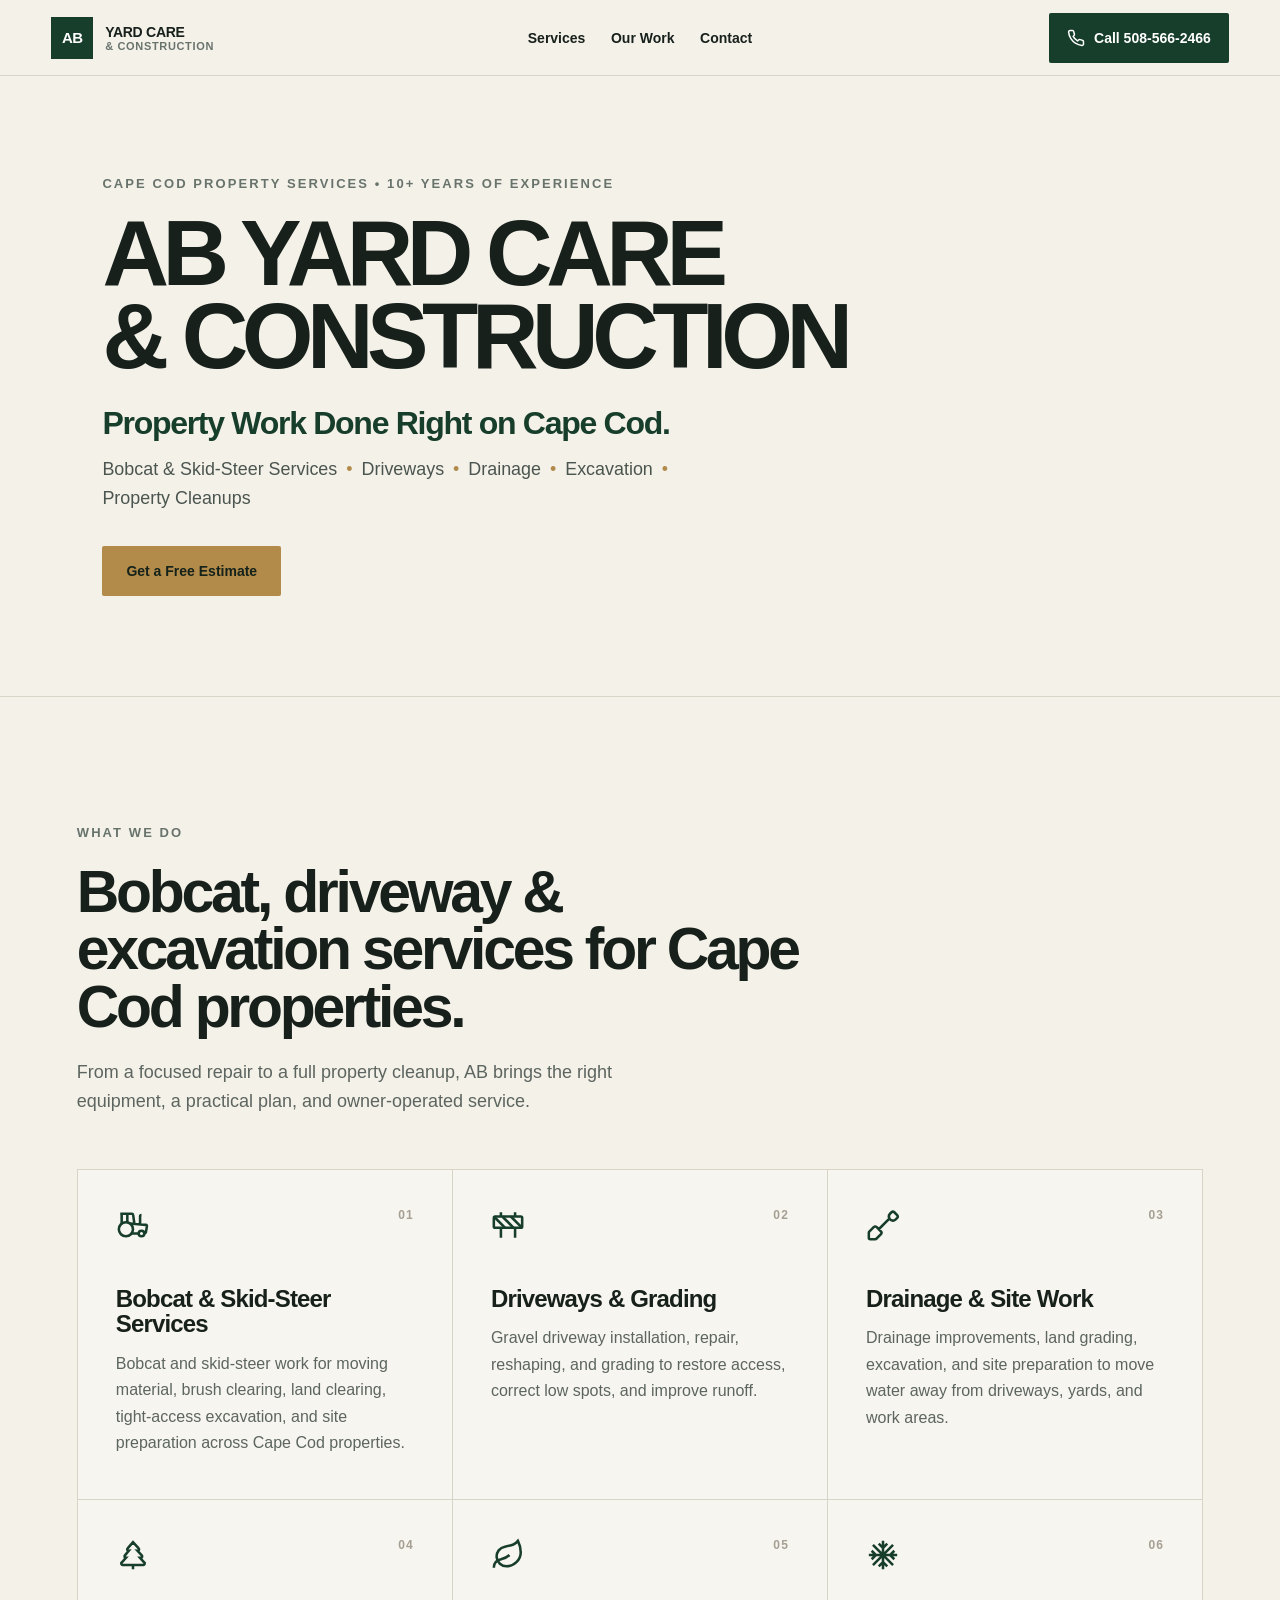
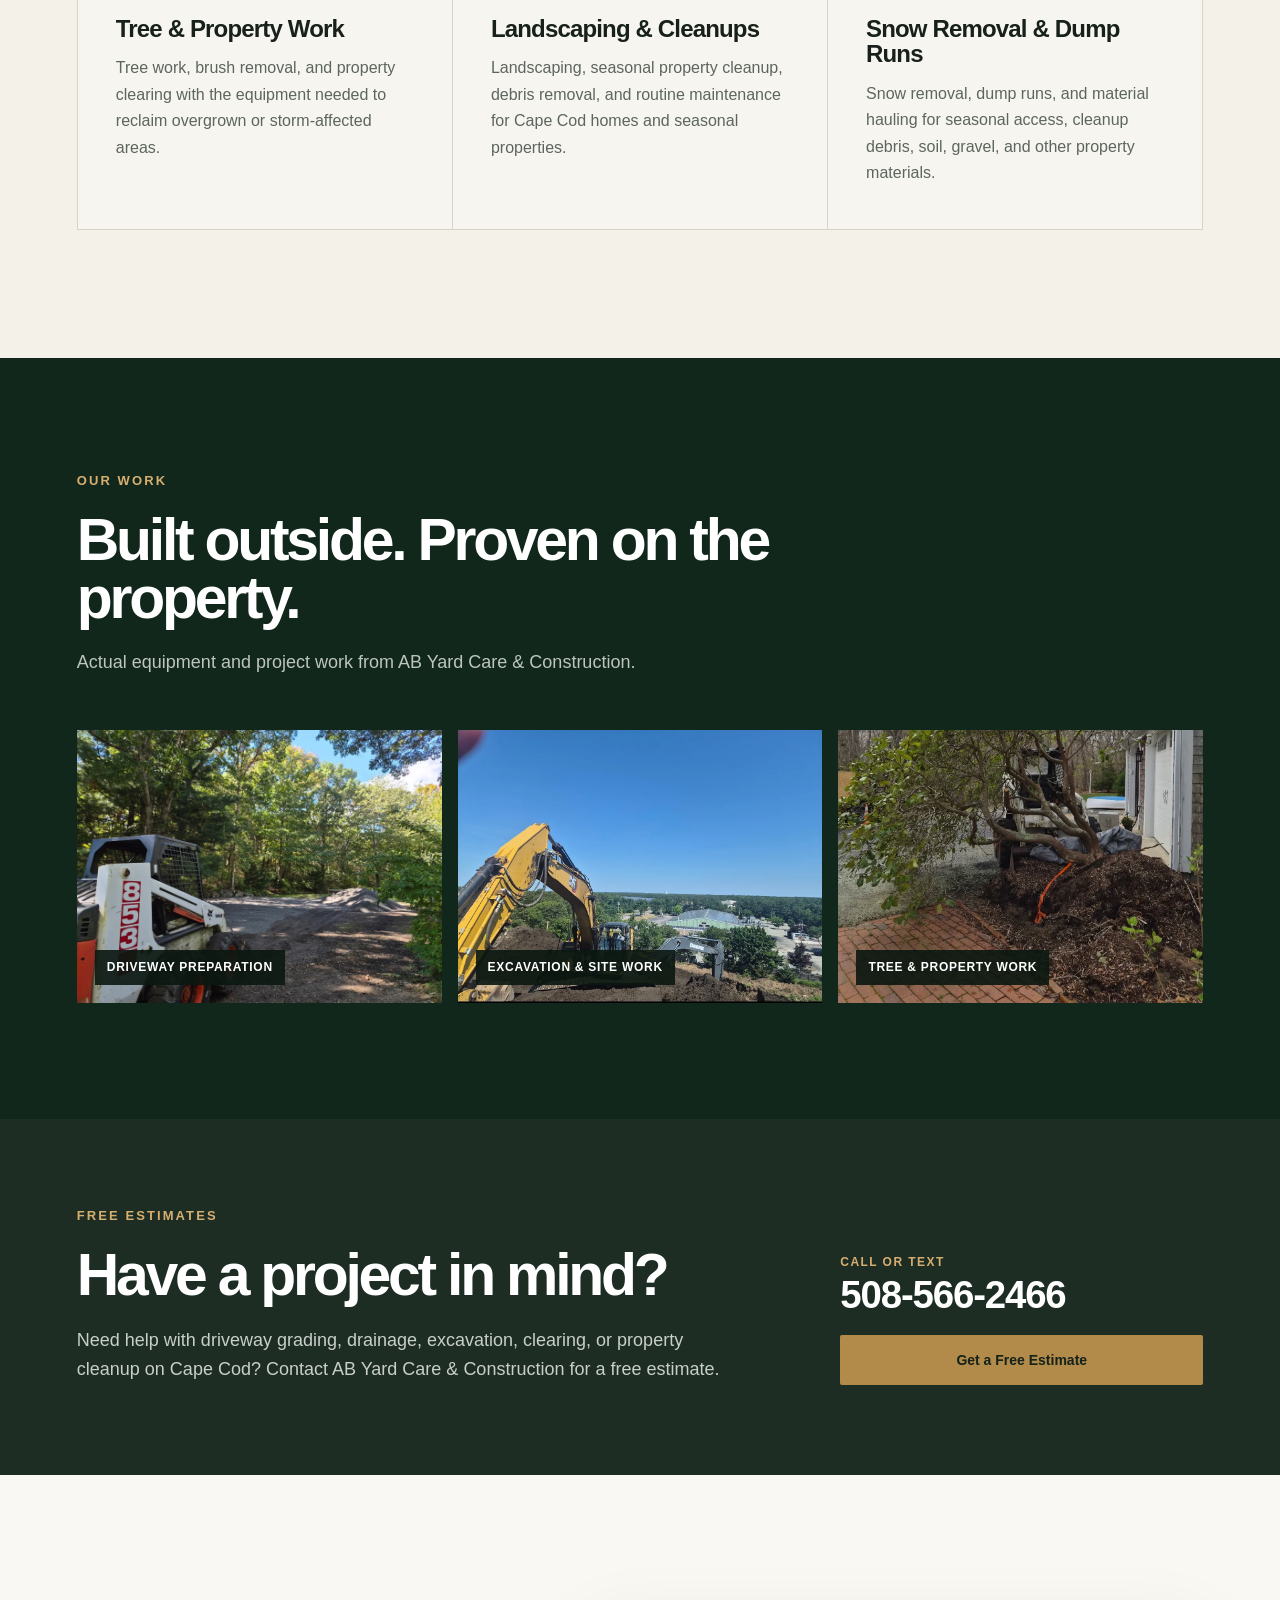
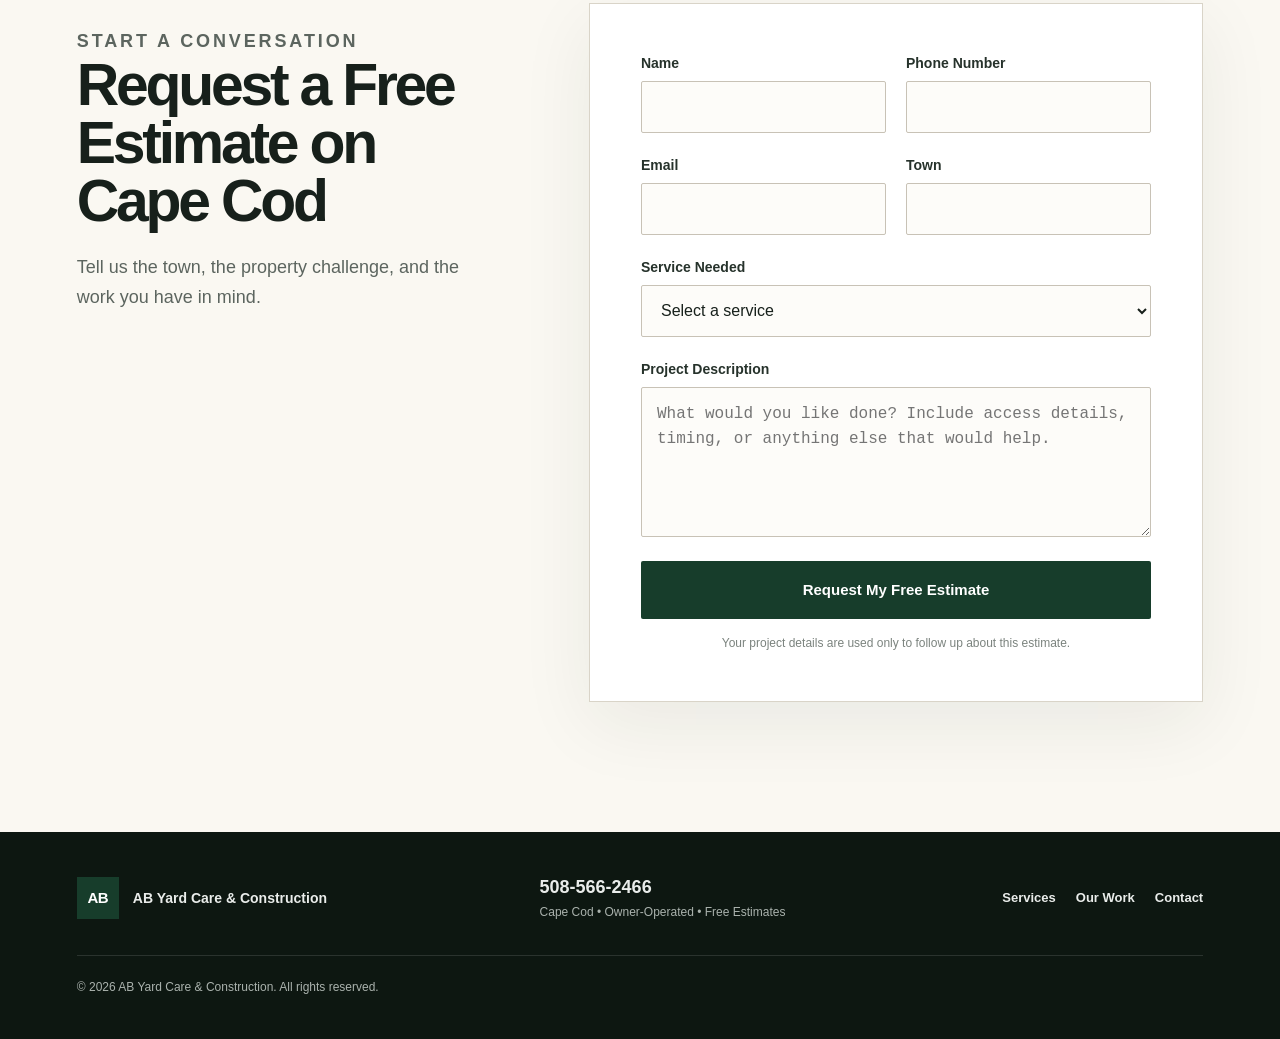
==== ab-yard-care-construction-github-pages-final/index.html @ 197827a4 "Add files via upload" ====
<!doctype html>
<html lang="en">
<head>
  <meta charset="utf-8">
  <meta name="viewport" content="width=device-width, initial-scale=1, viewport-fit=cover">
  <meta name="build" content="2026-10-05-mobile-fix-2">
  <title>AB Yard Care &amp; Construction | Bobcat &amp; Driveway Services Cape Cod</title>
  <meta name="description" content="AB Yard Care & Construction provides Cape Cod Bobcat, driveway, grading, drainage and excavation services. Owner-operated, 10+ years. Free estimates.">
  <meta name="robots" content="index, follow">
  <link rel="canonical" href="https://qforman-dev.github.io/AB-Yardwork/">
  <link rel="icon" href="favicon.png" type="image/png">
  <link rel="stylesheet" href="styles.css?v=20261005-mobile-fix-2">
  <meta property="og:type" content="website">
  <meta property="og:title" content="AB Yard Care & Construction | Bobcat & Driveway Services Cape Cod">
  <meta property="og:description" content="Cape Cod Bobcat, driveway, grading, drainage and excavation services. Owner-operated, 10+ years. Free estimates.">
  <meta property="og:url" content="https://qforman-dev.github.io/AB-Yardwork/">
  <meta property="og:image" content="https://qforman-dev.github.io/AB-Yardwork/assets/cape-cod-bobcat-gravel-driveway.webp">
  <script src="app.js?v=20261005-mobile-fix-2" defer></script>
</head>
<body>
<main>
  <header class="site-header">
    <a class="brand" href="#top" aria-label="AB Yard Care & Construction home"><span class="brand-mark">AB</span><span>Yard Care <b>&amp; Construction</b></span></a>
    <nav aria-label="Primary navigation"><a href="#services">Services</a><a href="#work">Our Work</a><a href="#contact">Contact</a></nav>
    <a class="button header-call" href="tel:+15085662466"><svg class="phone-icon" viewBox="0 0 24 24" fill="none" stroke="currentColor" stroke-width="2" stroke-linecap="round" stroke-linejoin="round" aria-hidden="true"><path d="M22 16.92v3a2 2 0 0 1-2.18 2 19.79 19.79 0 0 1-8.63-3.07 19.5 19.5 0 0 1-6-6A19.79 19.79 0 0 1 2.12 4.18 2 2 0 0 1 4.11 2h3a2 2 0 0 1 2 1.72c.13.96.36 1.9.69 2.8a2 2 0 0 1-.45 2.11L8.09 9.91a16 16 0 0 0 6 6l1.27-1.27a2 2 0 0 1 2.11-.45c.91.33 1.85.56 2.81.69A2 2 0 0 1 22 16.92Z"/></svg><span>Call 508-566-2466</span></a>
  </header>

  <section class="hero" id="top">
    <div class="hero-copy">
      <p class="eyebrow">Cape Cod property services • 10+ years of experience</p>
      <h1>AB Yard Care<br>&amp; Construction</h1>
      <h2>Property Work Done Right on Cape Cod.</h2>
      <p class="hero-services">Bobcat &amp; Skid-Steer Services <span>•</span> Driveways <span>•</span> Drainage <span>•</span> Excavation <span>•</span> Property Cleanups</p>
      <div class="hero-actions"><a class="button button-gold" href="#contact">Get a Free Estimate</a></div>
    </div>
  </section>

  <section class="section services-section" id="services">
    <div class="section-heading">
      <p class="eyebrow">What we do</p>
      <h2>Bobcat, driveway &amp; excavation services for Cape Cod properties.</h2>
      <p>From a focused repair to a full property cleanup, AB brings the right equipment, a practical plan, and owner-operated service.</p>
    </div>
    <div class="service-grid">
      <article class="service-card"><div class="service-number">01</div><svg viewBox="0 0 24 24" fill="none" stroke="currentColor" stroke-width="2" aria-hidden="true"><path d="m10 11 11 .9a1 1 0 0 1 .8 1.1l-.7 4.2a1 1 0 0 1-1 .8H20M16 18h-5M18 5a1 1 0 0 0-1 1v5.6M3 4h8.1a1 1 0 0 1 1 .9l.9 6.3M4 11V4M8 10V4"/><circle cx="18" cy="18" r="2"/><circle cx="7" cy="15" r="5"/></svg><h3>Bobcat &amp; Skid-Steer Services</h3><p>Bobcat and skid-steer work for moving material, brush clearing, land clearing, tight-access excavation, and site preparation across Cape Cod properties.</p></article>
      <article class="service-card"><div class="service-number">02</div><svg viewBox="0 0 24 24" fill="none" stroke="currentColor" stroke-width="2" aria-hidden="true"><rect x="2" y="6" width="20" height="8" rx="1"/><path d="M17 14v7M7 14v7M17 3v3M7 3v3M10 14 2 6M14 6l8 8M8 6l8 8"/></svg><h3>Driveways &amp; Grading</h3><p>Gravel driveway installation, repair, reshaping, and grading to restore access, correct low spots, and improve runoff.</p></article>
      <article class="service-card"><div class="service-number">03</div><svg viewBox="0 0 24 24" fill="none" stroke="currentColor" stroke-width="2" aria-hidden="true"><path d="m20 3 2 2a1.5 1.5 0 0 1 0 2l-1 1a3 3 0 0 1-4 0 3 3 0 0 1 0-4l1-1a1.5 1.5 0 0 1 2 0ZM3 22a1 1 0 0 1-1-1v-3.6a1 1 0 0 1 .3-.7l3.3-3.3a1.2 1.2 0 0 1 1.8 0l3.2 3.2a1.2 1.2 0 0 1 0 1.8l-3.3 3.3a1 1 0 0 1-.7.3ZM9 15l8-8"/></svg><h3>Drainage &amp; Site Work</h3><p>Drainage improvements, land grading, excavation, and site preparation to move water away from driveways, yards, and work areas.</p></article>
      <article class="service-card"><div class="service-number">04</div><svg viewBox="0 0 24 24" fill="none" stroke="currentColor" stroke-width="2" aria-hidden="true"><path d="m17 14 3 3.3a1 1 0 0 1-.7 1.7H4.7a1 1 0 0 1-.7-1.7L7 14a1 1 0 0 1-.7-1.7L9 9a1 1 0 0 1-.8-1.7L12 3l4 4.3a1 1 0 0 1-.8 1.7l3 3.3a1 1 0 0 1-.7 1.7H17ZM12 22v-3"/></svg><h3>Tree &amp; Property Work</h3><p>Tree work, brush removal, and property clearing with the equipment needed to reclaim overgrown or storm-affected areas.</p></article>
      <article class="service-card"><div class="service-number">05</div><svg viewBox="0 0 24 24" fill="none" stroke="currentColor" stroke-width="2" aria-hidden="true"><path d="M11 20A7 7 0 0 1 9.8 6.1C15.5 5 17 4.5 19 2c1 2 2 4.2 2 8 0 5.5-4.8 10-10 10ZM2 21c0-3 1.9-5.4 5.1-6C9.5 14.5 12 13 13 12"/></svg><h3>Landscaping &amp; Cleanups</h3><p>Landscaping, seasonal property cleanup, debris removal, and routine maintenance for Cape Cod homes and seasonal properties.</p></article>
      <article class="service-card"><div class="service-number">06</div><svg viewBox="0 0 24 24" fill="none" stroke="currentColor" stroke-width="2" aria-hidden="true"><path d="M12 2v20M2 12h20M4.9 4.9l14.2 14.2M19.1 4.9 4.9 19.1M9 4l3 3 3-3M9 20l3-3 3 3M4 9l3 3-3 3M20 9l-3 3 3 3"/></svg><h3>Snow Removal &amp; Dump Runs</h3><p>Snow removal, dump runs, and material hauling for seasonal access, cleanup debris, soil, gravel, and other property materials.</p></article>
    </div>
  </section>

  <section class="work-section" id="work">
    <div class="section-heading section-heading-light"><p class="eyebrow">Our work</p><h2>Built outside. Proven on the property.</h2><p>Actual equipment and project work from AB Yard Care &amp; Construction.</p></div>
    <div class="project-grid">
      <figure class="project project-1"><img src="assets/cape-cod-bobcat-gravel-driveway.webp" width="1600" height="1200" alt="AB Yard Care Bobcat grading a gravel driveway on Cape Cod" loading="lazy"><figcaption>Driveway preparation</figcaption></figure>
      <figure class="project project-2"><img src="assets/cape-cod-excavation-site-work.webp" width="1179" height="890" alt="Excavators completing site work and land grading on Cape Cod" loading="lazy"><figcaption>Excavation &amp; site work</figcaption></figure>
      <figure class="project project-3"><img src="assets/cape-cod-tree-property-work.webp" width="1089" height="1450" alt="Tree and root ball removal at a Cape Cod residential property" loading="lazy"><figcaption>Tree &amp; property work</figcaption></figure>
    </div>
  </section>

  <section class="cta-section"><div><p class="eyebrow">Free estimates</p><h2>Have a project in mind?</h2><p>Need help with driveway grading, drainage, excavation, clearing, or property cleanup on Cape Cod? Contact AB Yard Care &amp; Construction for a free estimate.</p></div><div class="cta-actions"><a class="cta-phone" href="tel:+15085662466"><span>Call or Text</span>508-566-2466</a><a class="button button-gold" href="#contact">Get a Free Estimate</a></div></section>

  <section class="contact-section" id="contact">
    <aside class="contact-aside"><p class="eyebrow">Start a conversation</p><h2>Request a Free Estimate on Cape Cod</h2><p>Tell us the town, the property challenge, and the work you have in mind.</p></aside>
    <form id="estimate-form" class="estimate-form" action="https://formspree.io/f/meaeqwyz" method="POST">
      <div class="form-row"><label>Name<input name="name" autocomplete="name" required maxlength="100"></label><label>Phone Number<input name="phone" type="tel" autocomplete="tel" required maxlength="30"></label></div>
      <div class="form-row"><label>Email<input name="email" type="email" autocomplete="email" maxlength="160"></label><label>Town<input name="propertyAddress" autocomplete="address-level2" required maxlength="200"></label></div>
      <label>Service Needed<select class="form-select" name="serviceNeeded" required><option value="" disabled selected>Select a service</option><option>Bobcat &amp; Skid-Steer Services</option><option>Driveways &amp; Grading</option><option>Drainage &amp; Site Work</option><option>Tree &amp; Property Work</option><option>Landscaping &amp; Cleanups</option><option>Snow Removal &amp; Dump Runs</option><option>Other / Not Sure</option></select></label>
      <label>Project Description<textarea name="projectDescription" required maxlength="2000" rows="6" placeholder="What would you like done? Include access details, timing, or anything else that would help."></textarea></label>
      <label class="honeypot" aria-hidden="true">Website<input name="_gotcha" tabindex="-1" autocomplete="off"></label>
      <button class="button submit-button" type="submit">Request My Free Estimate</button>
      <p id="form-message" class="form-message" role="status" hidden></p>
      <p class="privacy-note">Your project details are used only to follow up about this estimate.</p>
    </form>
  </section>

  <footer><div class="footer-brand"><span class="brand-mark">AB</span><span>AB Yard Care &amp; Construction</span></div><div><a href="tel:+15085662466">508-566-2466</a><span>Cape Cod • Owner-Operated • Free Estimates</span></div><nav aria-label="Footer navigation"><a href="#services">Services</a><a href="#work">Our Work</a><a href="#contact">Contact</a></nav><small>© 2026 AB Yard Care &amp; Construction. All rights reserved.</small></footer>
</main>
<script type="application/ld+json">{"@context":"https://schema.org","@type":["LocalBusiness","HomeAndConstructionBusiness"],"name":"AB Yard Care & Construction","telephone":"+1-508-566-2466","url":"https://qforman-dev.github.io/AB-Yardwork/","areaServed":{"@type":"Place","name":"Cape Cod, Massachusetts"},"description":"Owner-operated Cape Cod property services company with more than 10 years of experience in Bobcat and skid-steer services, driveway grading, drainage, excavation, site work, clearing, landscaping, property cleanup, hauling, and snow removal."}</script>
</body>
</html>
---- ab-yard-care-construction-github-pages-final/styles.css ----
:root {
  --background: #f4f1e9;
  --foreground: #17201b;
  --card: #faf8f2;
  --card-foreground: #17201b;
  --popover: #ffffff;
  --popover-foreground: #17201b;
  --primary: #173d2b;
  --primary-foreground: #ffffff;
  --secondary: #e7e2d6;
  --secondary-foreground: #17201b;
  --muted: #e7e2d6;
  --muted-foreground: #68736c;
  --accent: #b28a4a;
  --accent-foreground: #142219;
  --destructive: #a2372d;
  --border: #d9d4c8;
  --input: #bdb7aa;
  --ring: #51705f;
  --radius: .25rem;
  --content-gutter: max(6vw, calc((100vw - 1440px) / 2));
  --header-gutter: max(4vw, calc((100vw - 1440px) / 2));
  --mobile-gutter: 22px;
}

* { box-sizing: border-box; }
html { width: 100%; min-width: 0; max-width: 100%; overflow-x: hidden; overflow-x: clip; scroll-behavior: smooth; scroll-padding-top: 76px; }
body { width: 100%; min-width: 0; max-width: 100%; margin: 0; overflow-x: hidden; overflow-x: clip; background: var(--background); color: var(--foreground); font-family: Arial, Helvetica, sans-serif; }
main, section, footer { width: 100%; min-width: 0; max-width: 100%; }
body, button, input, textarea, select { font-size: 16px; }
img { display: block; max-width: 100%; }
a { color: inherit; text-decoration: none; }
button, a, input, textarea, [role="radio"], [role="combobox"] { -webkit-tap-highlight-color: transparent; }
:focus-visible { outline: 3px solid rgba(178, 138, 74, .75); outline-offset: 3px; }

.site-header {
  position: sticky; top: 0; z-index: 1000; width: 100%; max-width: 100%; min-height: 76px; padding: 0 var(--header-gutter);
  display: grid; grid-template-columns: minmax(180px, 1fr) auto minmax(180px, 1fr); align-items: center; gap: clamp(14px, 2vw, 28px);
  background: var(--background); border-bottom: 1px solid var(--border);
}
.brand { display: inline-flex; align-items: center; gap: 12px; font-size: 14px; font-weight: 900; letter-spacing: -.02em; text-transform: uppercase; }
.brand b { display: block; font-size: 11px; letter-spacing: .06em; color: #68736c; }
.brand-mark { flex: 0 0 auto; width: 42px; height: 42px; display: grid; place-items: center; background: var(--primary); color: white; font-size: 15px; font-weight: 900; letter-spacing: -.04em; }
.site-header nav { display: flex; gap: clamp(14px, 2vw, 28px); font-size: 14px; font-weight: 800; white-space: nowrap; }
.site-header nav a:hover, .site-header nav a:focus-visible { color: var(--primary); }
.button { min-height: 50px; display: inline-flex; align-items: center; justify-content: center; gap: 9px; padding: 0 24px; background: var(--primary); color: white; font-size: 14px; font-weight: 900; border: 0; border-radius: 2px; cursor: pointer; transition: transform .18s ease, background .18s ease; }
.button:hover { transform: translateY(-1px); background: #0d2e1e; }
.button:disabled { cursor: not-allowed; opacity: .6; transform: none; }
.header-call { justify-self: end; padding-inline: 18px; white-space: nowrap; }
.phone-icon { flex: 0 0 auto; width: 18px; height: 18px; color: white; }
.button-gold { background: var(--accent); color: #142219; }
.button-gold:hover { background: #c39a58; }

.hero { display: grid; grid-template-columns: minmax(0, 1fr); border-bottom: 1px solid var(--border); }
.hero-copy { min-width: 0; min-height: 620px; display: flex; flex-direction: column; justify-content: center; align-items: flex-start; width: min(1280px, 100%); max-width: 100%; margin: 0 auto; padding: clamp(72px, 7vw, 104px) clamp(28px, 8vw, 128px); }
.eyebrow { margin: 0 0 22px; color: #68736c; font-size: 13px; font-weight: 900; letter-spacing: .16em; line-height: 1.2; text-transform: uppercase; }
h1 { margin: 0; max-width: 1060px; font-family: "Arial Narrow", Arial, Helvetica, sans-serif; font-size: clamp(62px, 7.2vw, 104px); font-stretch: condensed; line-height: .9; letter-spacing: -.07em; text-transform: uppercase; }
.hero h2 { margin: 28px 0 14px; color: var(--primary); font-size: clamp(25px, 2.5vw, 40px); line-height: 1.05; letter-spacing: -.04em; }
.hero-services { max-width: 620px; margin: 0; color: #4b554f; font-size: clamp(16px, 1.4vw, 20px); line-height: 1.6; }
.hero-services span { color: var(--accent); padding: 0 4px; }
.hero-actions { display: flex; align-items: center; gap: 24px; margin-top: 34px; }
.section { padding: clamp(84px, 10vw, 150px) var(--content-gutter); }
.section-heading { max-width: 760px; margin-bottom: 52px; }
.section-heading h2, .cta-section h2, .contact-aside h2 { margin: 0; font-size: clamp(38px, 4.6vw, 68px); line-height: .98; letter-spacing: -.055em; }
.section-heading > p:last-child { max-width: 620px; margin: 22px 0 0; color: #5c655f; font-size: 18px; line-height: 1.65; }
.service-grid { display: grid; grid-template-columns: repeat(3, 1fr); border-top: 1px solid var(--border); border-left: 1px solid var(--border); }
.service-card { position: relative; min-height: 330px; padding: 38px; border-right: 1px solid var(--border); border-bottom: 1px solid var(--border); background: rgba(255,255,255,.26); }
.service-card > svg { width: 34px; height: 34px; color: var(--primary); stroke-width: 1.8; }
.service-card h3 { max-width: 300px; margin: 40px 0 14px; font-size: 24px; line-height: 1.06; letter-spacing: -.035em; }
.service-card p { max-width: 390px; margin: 0; color: #5c655f; line-height: 1.65; }
.service-number { position: absolute; top: 38px; right: 38px; color: #a6a094; font-size: 12px; font-weight: 900; letter-spacing: .1em; }

.work-section { padding: clamp(84px, 9vw, 140px) var(--content-gutter); background: #12271c; color: white; }
.section-heading-light .eyebrow { color: #d6af70; }
.section-heading-light > p:last-child { color: #bdc5c0; }
.project-grid { display: grid; grid-template-columns: repeat(3, minmax(0, 1fr)); gap: 16px; }
.project { position: relative; min-width: 0; aspect-ratio: 4 / 3; margin: 0; overflow: hidden; background: #27382f; }
.project img { width: 100%; height: 100%; aspect-ratio: 4 / 3; object-fit: cover; object-position: center bottom; transition: transform .5s ease; }
.project:hover img { transform: scale(1.015); }
.project figcaption { position: absolute; right: 18px; bottom: 18px; left: 18px; width: fit-content; max-width: calc(100% - 36px); padding: 10px 12px; overflow-wrap: break-word; background: rgba(12, 24, 17, .9); color: white; font-size: 12px; font-weight: 900; line-height: 1.25; letter-spacing: .06em; text-transform: uppercase; }

.cta-section { padding: clamp(64px, 7vw, 100px) var(--content-gutter); display: grid; grid-template-columns: 1.3fr .7fr; align-items: end; gap: 7vw; background: #1d2d24; color: white; }
.cta-section .eyebrow { color: #d6af70; }
.cta-section p:last-child { max-width: 720px; margin: 22px 0 0; color: #c8cfca; font-size: 18px; line-height: 1.65; }
.cta-actions { display: flex; flex-direction: column; align-items: stretch; gap: 18px; }
.cta-phone { display: flex; flex-direction: column; color: white; font-size: clamp(25px, 3vw, 40px); font-weight: 900; letter-spacing: -.03em; }
.cta-phone span { margin-bottom: 4px; color: #d6af70; font-size: 12px; letter-spacing: .12em; text-transform: uppercase; }

.contact-section { display: grid; grid-template-columns: minmax(320px, .8fr) minmax(560px, 1.2fr); gap: clamp(50px, 8vw, 130px); padding: clamp(84px, 10vw, 150px) var(--content-gutter) 130px; background: #faf8f2; }
.contact-aside { align-self: start; position: sticky; top: 120px; }
.contact-aside > p { margin: 24px 0 0; color: #5c655f; font-size: 18px; line-height: 1.65; }
.estimate-form { display: grid; gap: 24px; padding: clamp(28px, 4vw, 54px); background: white; border: 1px solid var(--border); box-shadow: 0 22px 70px rgba(24, 44, 32, .07); }
.form-row { display: grid; grid-template-columns: 1fr 1fr; gap: 20px; }
.estimate-form label, .estimate-form legend { display: grid; gap: 10px; color: #26322b; font-size: 14px; font-weight: 900; }
.estimate-form input:not([type="file"]), .estimate-form textarea, .form-select { width: 100%; height: 52px; border: 1px solid #c8c2b6; border-radius: 2px; background: #fdfcf9; padding: 0 15px; color: #17201b; box-shadow: none; }
.estimate-form textarea { min-height: 150px; padding-top: 14px; line-height: 1.55; resize: vertical; }
.estimate-form input:focus-visible, .estimate-form textarea:focus-visible, .form-select:focus-visible { border-color: #51705f; box-shadow: 0 0 0 3px rgba(81, 112, 95, .14); outline: none; }
.submit-button { min-height: 58px; width: 100%; font-size: 15px; }
.form-message { display: flex; align-items: center; gap: 10px; margin: 0; padding: 16px; font-weight: 800; line-height: 1.5; }
.form-message[hidden] { display: none; }
.form-message.success { background: #e5eee7; color: #173d2b; }
.form-message.error { background: #f7e7e4; color: #812e27; }
.privacy-note { margin: -7px 0 0; color: #7b837e; font-size: 12px; text-align: center; }
.honeypot { position: absolute !important; left: -9999px; }
.spin { animation: spin 1s linear infinite; }
@keyframes spin { to { transform: rotate(360deg); } }

footer { display: grid; grid-template-columns: 1fr 1fr auto; align-items: center; gap: 36px; padding: 45px var(--content-gutter); background: #0d1711; color: #e9ecea; }
.footer-brand { display: flex; align-items: center; gap: 14px; font-size: 14px; font-weight: 900; }
footer > div:nth-child(2) { display: flex; flex-direction: column; gap: 7px; }
footer > div:nth-child(2) a { font-size: 18px; font-weight: 900; }
footer > div:nth-child(2) span, footer small { color: #aab2ad; font-size: 12px; }
footer nav { display: flex; gap: 20px; font-size: 13px; font-weight: 800; }
footer small { grid-column: 1 / -1; padding-top: 24px; border-top: 1px solid rgba(255,255,255,.12); }

@media (max-width: 1100px) {
  .service-grid { grid-template-columns: repeat(2, 1fr); }
  .contact-section { grid-template-columns: 1fr 1.3fr; gap: 50px; }
  footer { grid-template-columns: 1fr 1fr; }
  footer nav { justify-self: end; }
}

@media (max-width: 780px) {
  html { scroll-padding-top: 68px; }
  .site-header { min-height: 68px; grid-template-columns: 1fr auto; }
  .site-header nav { display: none; }
  .hero-copy { width: 100%; max-width: 100%; min-height: 0; margin: 0; padding: 64px var(--mobile-gutter) 58px; }
  .hero-copy > * { max-width: 100%; }
  h1 { width: 100%; max-width: 100%; overflow-wrap: break-word; white-space: normal; font-size: clamp(2rem, 9vw, 3.25rem); line-height: 1.05; letter-spacing: -.055em; }
  .hero .eyebrow, .hero h2, .hero-services, .hero-actions, .hero-actions .button { width: 100%; max-width: 100%; }
  .hero .eyebrow { letter-spacing: .1em; line-height: 1.35; }
  .hero-services { overflow-wrap: break-word; }
  .project-grid { grid-template-columns: repeat(2, minmax(0, 1fr)); }
  .cta-section { grid-template-columns: 1fr; align-items: start; }
  .cta-actions { max-width: 520px; }
  .contact-section { grid-template-columns: 1fr; }
  .contact-aside { position: static; }
}

@media (max-width: 580px) {
  .site-header { padding: 0 var(--mobile-gutter); }
  .brand > span:last-child { display: none; }
  .header-call { min-height: 44px; padding: 0 13px; font-size: 13px; }
  .hero-actions { width: 100%; }
  .hero-actions .button { width: 100%; }
  .section { width: 100%; max-width: 100%; padding-left: var(--mobile-gutter); padding-right: var(--mobile-gutter); }
  .section-heading { margin-bottom: 34px; }
  .service-grid { grid-template-columns: 1fr; }
  .service-card { min-height: 0; padding: 30px; }
  .service-card h3 { margin-top: 32px; }
  .work-section { width: 100%; max-width: 100%; padding-left: var(--mobile-gutter); padding-right: var(--mobile-gutter); }
  .project-grid { grid-template-columns: minmax(0, 1fr); }
  .cta-section { width: 100%; max-width: 100%; padding: 70px var(--mobile-gutter); }
  .cta-section > *, .cta-actions, .cta-actions .button, .cta-phone { width: 100%; max-width: 100%; }
  .cta-phone { min-height: 44px; justify-content: center; overflow-wrap: break-word; }
  .contact-section { width: 100%; max-width: 100%; padding: 80px var(--mobile-gutter) 100px; }
  .form-row { grid-template-columns: 1fr; }
  .estimate-form { padding: 26px 18px; }
  footer { width: 100%; max-width: 100%; grid-template-columns: 1fr; padding: 42px var(--mobile-gutter); }
  footer nav { justify-self: start; flex-wrap: wrap; }
}

@media (prefers-reduced-motion: reduce) {
  html { scroll-behavior: auto; }
  *, *::before, *::after { animation-duration: .01ms !important; animation-iteration-count: 1 !important; transition-duration: .01ms !important; }
}
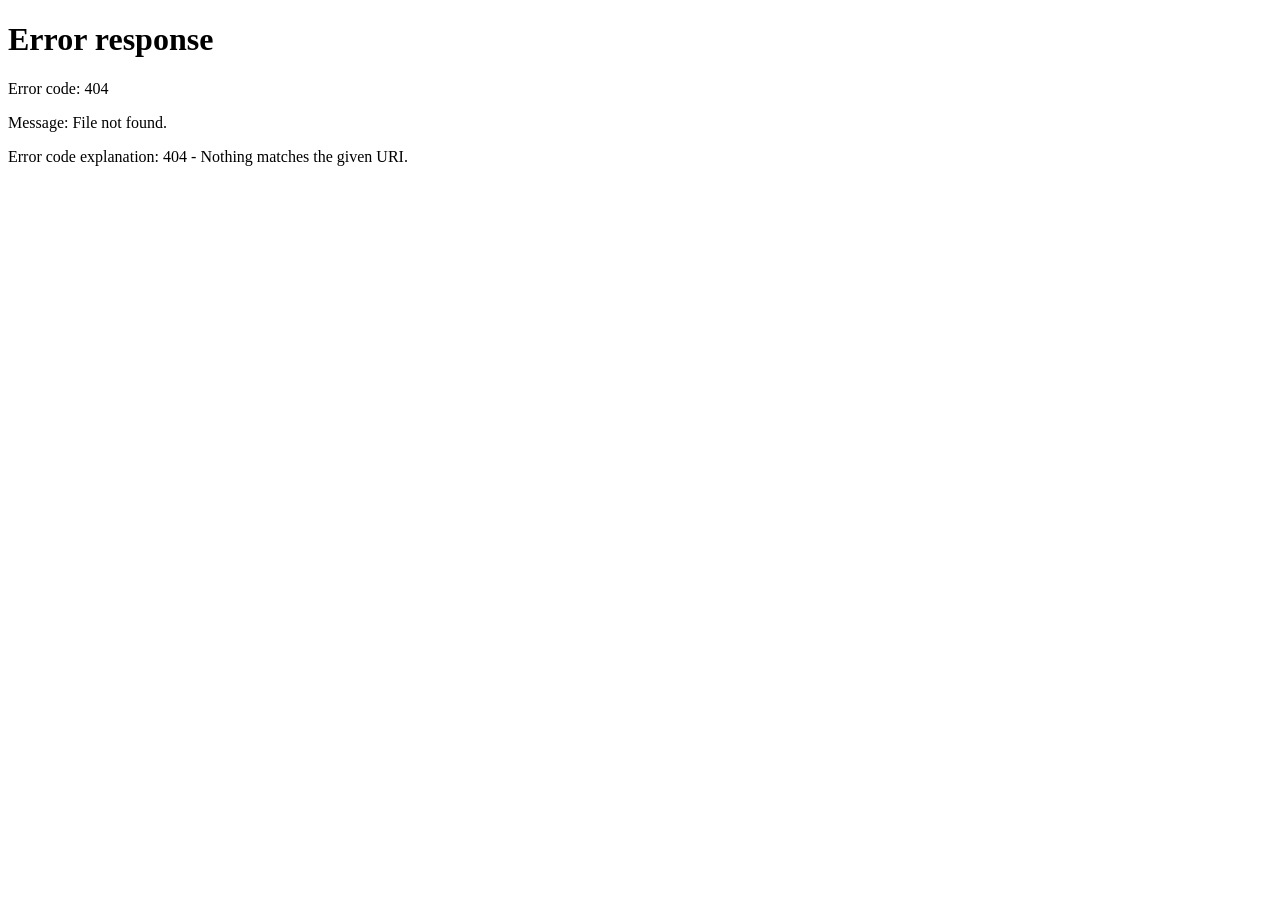
==== commit 50e35332: "Add files via upload" ====
--- a/ab-yard-care-construction-github-pages-final/index.html
+++ b/ab-yard-care-construction-github-pages-final/index.html
@@ -2,82 +2,14 @@
 <html lang="en">
 <head>
   <meta charset="utf-8">
-  <meta name="viewport" content="width=device-width, initial-scale=1, viewport-fit=cover">
-  <meta name="build" content="2026-10-05-mobile-fix-2">
-  <title>AB Yard Care &amp; Construction | Bobcat &amp; Driveway Services Cape Cod</title>
-  <meta name="description" content="AB Yard Care & Construction provides Cape Cod Bobcat, driveway, grading, drainage and excavation services. Owner-operated, 10+ years. Free estimates.">
-  <meta name="robots" content="index, follow">
-  <link rel="canonical" href="https://qforman-dev.github.io/AB-Yardwork/">
-  <link rel="icon" href="favicon.png" type="image/png">
-  <link rel="stylesheet" href="styles.css?v=20261005-mobile-fix-2">
-  <meta property="og:type" content="website">
-  <meta property="og:title" content="AB Yard Care & Construction | Bobcat & Driveway Services Cape Cod">
-  <meta property="og:description" content="Cape Cod Bobcat, driveway, grading, drainage and excavation services. Owner-operated, 10+ years. Free estimates.">
-  <meta property="og:url" content="https://qforman-dev.github.io/AB-Yardwork/">
-  <meta property="og:image" content="https://qforman-dev.github.io/AB-Yardwork/assets/cape-cod-bobcat-gravel-driveway.webp">
-  <script src="app.js?v=20261005-mobile-fix-2" defer></script>
+  <meta name="viewport" content="width=device-width, initial-scale=1">
+  <meta name="robots" content="noindex">
+  <meta http-equiv="refresh" content="0; url=/AB-Yardwork-Construction/">
+  <link rel="canonical" href="https://qforman-dev.github.io/AB-Yardwork-Construction/">
+  <title>AB Yardcare &amp; Excavation</title>
+  <script>window.location.replace('/AB-Yardwork-Construction/');</script>
 </head>
 <body>
-<main>
-  <header class="site-header">
-    <a class="brand" href="#top" aria-label="AB Yard Care & Construction home"><span class="brand-mark">AB</span><span>Yard Care <b>&amp; Construction</b></span></a>
-    <nav aria-label="Primary navigation"><a href="#services">Services</a><a href="#work">Our Work</a><a href="#contact">Contact</a></nav>
-    <a class="button header-call" href="tel:+15085662466"><svg class="phone-icon" viewBox="0 0 24 24" fill="none" stroke="currentColor" stroke-width="2" stroke-linecap="round" stroke-linejoin="round" aria-hidden="true"><path d="M22 16.92v3a2 2 0 0 1-2.18 2 19.79 19.79 0 0 1-8.63-3.07 19.5 19.5 0 0 1-6-6A19.79 19.79 0 0 1 2.12 4.18 2 2 0 0 1 4.11 2h3a2 2 0 0 1 2 1.72c.13.96.36 1.9.69 2.8a2 2 0 0 1-.45 2.11L8.09 9.91a16 16 0 0 0 6 6l1.27-1.27a2 2 0 0 1 2.11-.45c.91.33 1.85.56 2.81.69A2 2 0 0 1 22 16.92Z"/></svg><span>Call 508-566-2466</span></a>
-  </header>
-
-  <section class="hero" id="top">
-    <div class="hero-copy">
-      <p class="eyebrow">Cape Cod property services • 10+ years of experience</p>
-      <h1>AB Yard Care<br>&amp; Construction</h1>
-      <h2>Property Work Done Right on Cape Cod.</h2>
-      <p class="hero-services">Bobcat &amp; Skid-Steer Services <span>•</span> Driveways <span>•</span> Drainage <span>•</span> Excavation <span>•</span> Property Cleanups</p>
-      <div class="hero-actions"><a class="button button-gold" href="#contact">Get a Free Estimate</a></div>
-    </div>
-  </section>
-
-  <section class="section services-section" id="services">
-    <div class="section-heading">
-      <p class="eyebrow">What we do</p>
-      <h2>Bobcat, driveway &amp; excavation services for Cape Cod properties.</h2>
-      <p>From a focused repair to a full property cleanup, AB brings the right equipment, a practical plan, and owner-operated service.</p>
-    </div>
-    <div class="service-grid">
-      <article class="service-card"><div class="service-number">01</div><svg viewBox="0 0 24 24" fill="none" stroke="currentColor" stroke-width="2" aria-hidden="true"><path d="m10 11 11 .9a1 1 0 0 1 .8 1.1l-.7 4.2a1 1 0 0 1-1 .8H20M16 18h-5M18 5a1 1 0 0 0-1 1v5.6M3 4h8.1a1 1 0 0 1 1 .9l.9 6.3M4 11V4M8 10V4"/><circle cx="18" cy="18" r="2"/><circle cx="7" cy="15" r="5"/></svg><h3>Bobcat &amp; Skid-Steer Services</h3><p>Bobcat and skid-steer work for moving material, brush clearing, land clearing, tight-access excavation, and site preparation across Cape Cod properties.</p></article>
-      <article class="service-card"><div class="service-number">02</div><svg viewBox="0 0 24 24" fill="none" stroke="currentColor" stroke-width="2" aria-hidden="true"><rect x="2" y="6" width="20" height="8" rx="1"/><path d="M17 14v7M7 14v7M17 3v3M7 3v3M10 14 2 6M14 6l8 8M8 6l8 8"/></svg><h3>Driveways &amp; Grading</h3><p>Gravel driveway installation, repair, reshaping, and grading to restore access, correct low spots, and improve runoff.</p></article>
-      <article class="service-card"><div class="service-number">03</div><svg viewBox="0 0 24 24" fill="none" stroke="currentColor" stroke-width="2" aria-hidden="true"><path d="m20 3 2 2a1.5 1.5 0 0 1 0 2l-1 1a3 3 0 0 1-4 0 3 3 0 0 1 0-4l1-1a1.5 1.5 0 0 1 2 0ZM3 22a1 1 0 0 1-1-1v-3.6a1 1 0 0 1 .3-.7l3.3-3.3a1.2 1.2 0 0 1 1.8 0l3.2 3.2a1.2 1.2 0 0 1 0 1.8l-3.3 3.3a1 1 0 0 1-.7.3ZM9 15l8-8"/></svg><h3>Drainage &amp; Site Work</h3><p>Drainage improvements, land grading, excavation, and site preparation to move water away from driveways, yards, and work areas.</p></article>
-      <article class="service-card"><div class="service-number">04</div><svg viewBox="0 0 24 24" fill="none" stroke="currentColor" stroke-width="2" aria-hidden="true"><path d="m17 14 3 3.3a1 1 0 0 1-.7 1.7H4.7a1 1 0 0 1-.7-1.7L7 14a1 1 0 0 1-.7-1.7L9 9a1 1 0 0 1-.8-1.7L12 3l4 4.3a1 1 0 0 1-.8 1.7l3 3.3a1 1 0 0 1-.7 1.7H17ZM12 22v-3"/></svg><h3>Tree &amp; Property Work</h3><p>Tree work, brush removal, and property clearing with the equipment needed to reclaim overgrown or storm-affected areas.</p></article>
-      <article class="service-card"><div class="service-number">05</div><svg viewBox="0 0 24 24" fill="none" stroke="currentColor" stroke-width="2" aria-hidden="true"><path d="M11 20A7 7 0 0 1 9.8 6.1C15.5 5 17 4.5 19 2c1 2 2 4.2 2 8 0 5.5-4.8 10-10 10ZM2 21c0-3 1.9-5.4 5.1-6C9.5 14.5 12 13 13 12"/></svg><h3>Landscaping &amp; Cleanups</h3><p>Landscaping, seasonal property cleanup, debris removal, and routine maintenance for Cape Cod homes and seasonal properties.</p></article>
-      <article class="service-card"><div class="service-number">06</div><svg viewBox="0 0 24 24" fill="none" stroke="currentColor" stroke-width="2" aria-hidden="true"><path d="M12 2v20M2 12h20M4.9 4.9l14.2 14.2M19.1 4.9 4.9 19.1M9 4l3 3 3-3M9 20l3-3 3 3M4 9l3 3-3 3M20 9l-3 3 3 3"/></svg><h3>Snow Removal &amp; Dump Runs</h3><p>Snow removal, dump runs, and material hauling for seasonal access, cleanup debris, soil, gravel, and other property materials.</p></article>
-    </div>
-  </section>
-
-  <section class="work-section" id="work">
-    <div class="section-heading section-heading-light"><p class="eyebrow">Our work</p><h2>Built outside. Proven on the property.</h2><p>Actual equipment and project work from AB Yard Care &amp; Construction.</p></div>
-    <div class="project-grid">
-      <figure class="project project-1"><img src="assets/cape-cod-bobcat-gravel-driveway.webp" width="1600" height="1200" alt="AB Yard Care Bobcat grading a gravel driveway on Cape Cod" loading="lazy"><figcaption>Driveway preparation</figcaption></figure>
-      <figure class="project project-2"><img src="assets/cape-cod-excavation-site-work.webp" width="1179" height="890" alt="Excavators completing site work and land grading on Cape Cod" loading="lazy"><figcaption>Excavation &amp; site work</figcaption></figure>
-      <figure class="project project-3"><img src="assets/cape-cod-tree-property-work.webp" width="1089" height="1450" alt="Tree and root ball removal at a Cape Cod residential property" loading="lazy"><figcaption>Tree &amp; property work</figcaption></figure>
-    </div>
-  </section>
-
-  <section class="cta-section"><div><p class="eyebrow">Free estimates</p><h2>Have a project in mind?</h2><p>Need help with driveway grading, drainage, excavation, clearing, or property cleanup on Cape Cod? Contact AB Yard Care &amp; Construction for a free estimate.</p></div><div class="cta-actions"><a class="cta-phone" href="tel:+15085662466"><span>Call or Text</span>508-566-2466</a><a class="button button-gold" href="#contact">Get a Free Estimate</a></div></section>
-
-  <section class="contact-section" id="contact">
-    <aside class="contact-aside"><p class="eyebrow">Start a conversation</p><h2>Request a Free Estimate on Cape Cod</h2><p>Tell us the town, the property challenge, and the work you have in mind.</p></aside>
-    <form id="estimate-form" class="estimate-form" action="https://formspree.io/f/meaeqwyz" method="POST">
-      <div class="form-row"><label>Name<input name="name" autocomplete="name" required maxlength="100"></label><label>Phone Number<input name="phone" type="tel" autocomplete="tel" required maxlength="30"></label></div>
-      <div class="form-row"><label>Email<input name="email" type="email" autocomplete="email" maxlength="160"></label><label>Town<input name="propertyAddress" autocomplete="address-level2" required maxlength="200"></label></div>
-      <label>Service Needed<select class="form-select" name="serviceNeeded" required><option value="" disabled selected>Select a service</option><option>Bobcat &amp; Skid-Steer Services</option><option>Driveways &amp; Grading</option><option>Drainage &amp; Site Work</option><option>Tree &amp; Property Work</option><option>Landscaping &amp; Cleanups</option><option>Snow Removal &amp; Dump Runs</option><option>Other / Not Sure</option></select></label>
-      <label>Project Description<textarea name="projectDescription" required maxlength="2000" rows="6" placeholder="What would you like done? Include access details, timing, or anything else that would help."></textarea></label>
-      <label class="honeypot" aria-hidden="true">Website<input name="_gotcha" tabindex="-1" autocomplete="off"></label>
-      <button class="button submit-button" type="submit">Request My Free Estimate</button>
-      <p id="form-message" class="form-message" role="status" hidden></p>
-      <p class="privacy-note">Your project details are used only to follow up about this estimate.</p>
-    </form>
-  </section>
-
-  <footer><div class="footer-brand"><span class="brand-mark">AB</span><span>AB Yard Care &amp; Construction</span></div><div><a href="tel:+15085662466">508-566-2466</a><span>Cape Cod • Owner-Operated • Free Estimates</span></div><nav aria-label="Footer navigation"><a href="#services">Services</a><a href="#work">Our Work</a><a href="#contact">Contact</a></nav><small>© 2026 AB Yard Care &amp; Construction. All rights reserved.</small></footer>
-</main>
-<script type="application/ld+json">{"@context":"https://schema.org","@type":["LocalBusiness","HomeAndConstructionBusiness"],"name":"AB Yard Care & Construction","telephone":"+1-508-566-2466","url":"https://qforman-dev.github.io/AB-Yardwork/","areaServed":{"@type":"Place","name":"Cape Cod, Massachusetts"},"description":"Owner-operated Cape Cod property services company with more than 10 years of experience in Bobcat and skid-steer services, driveway grading, drainage, excavation, site work, clearing, landscaping, property cleanup, hauling, and snow removal."}</script>
+  <p>This page has moved to <a href="/AB-Yardwork-Construction/">AB Yardcare &amp; Excavation</a>.</p>
 </body>
 </html>
